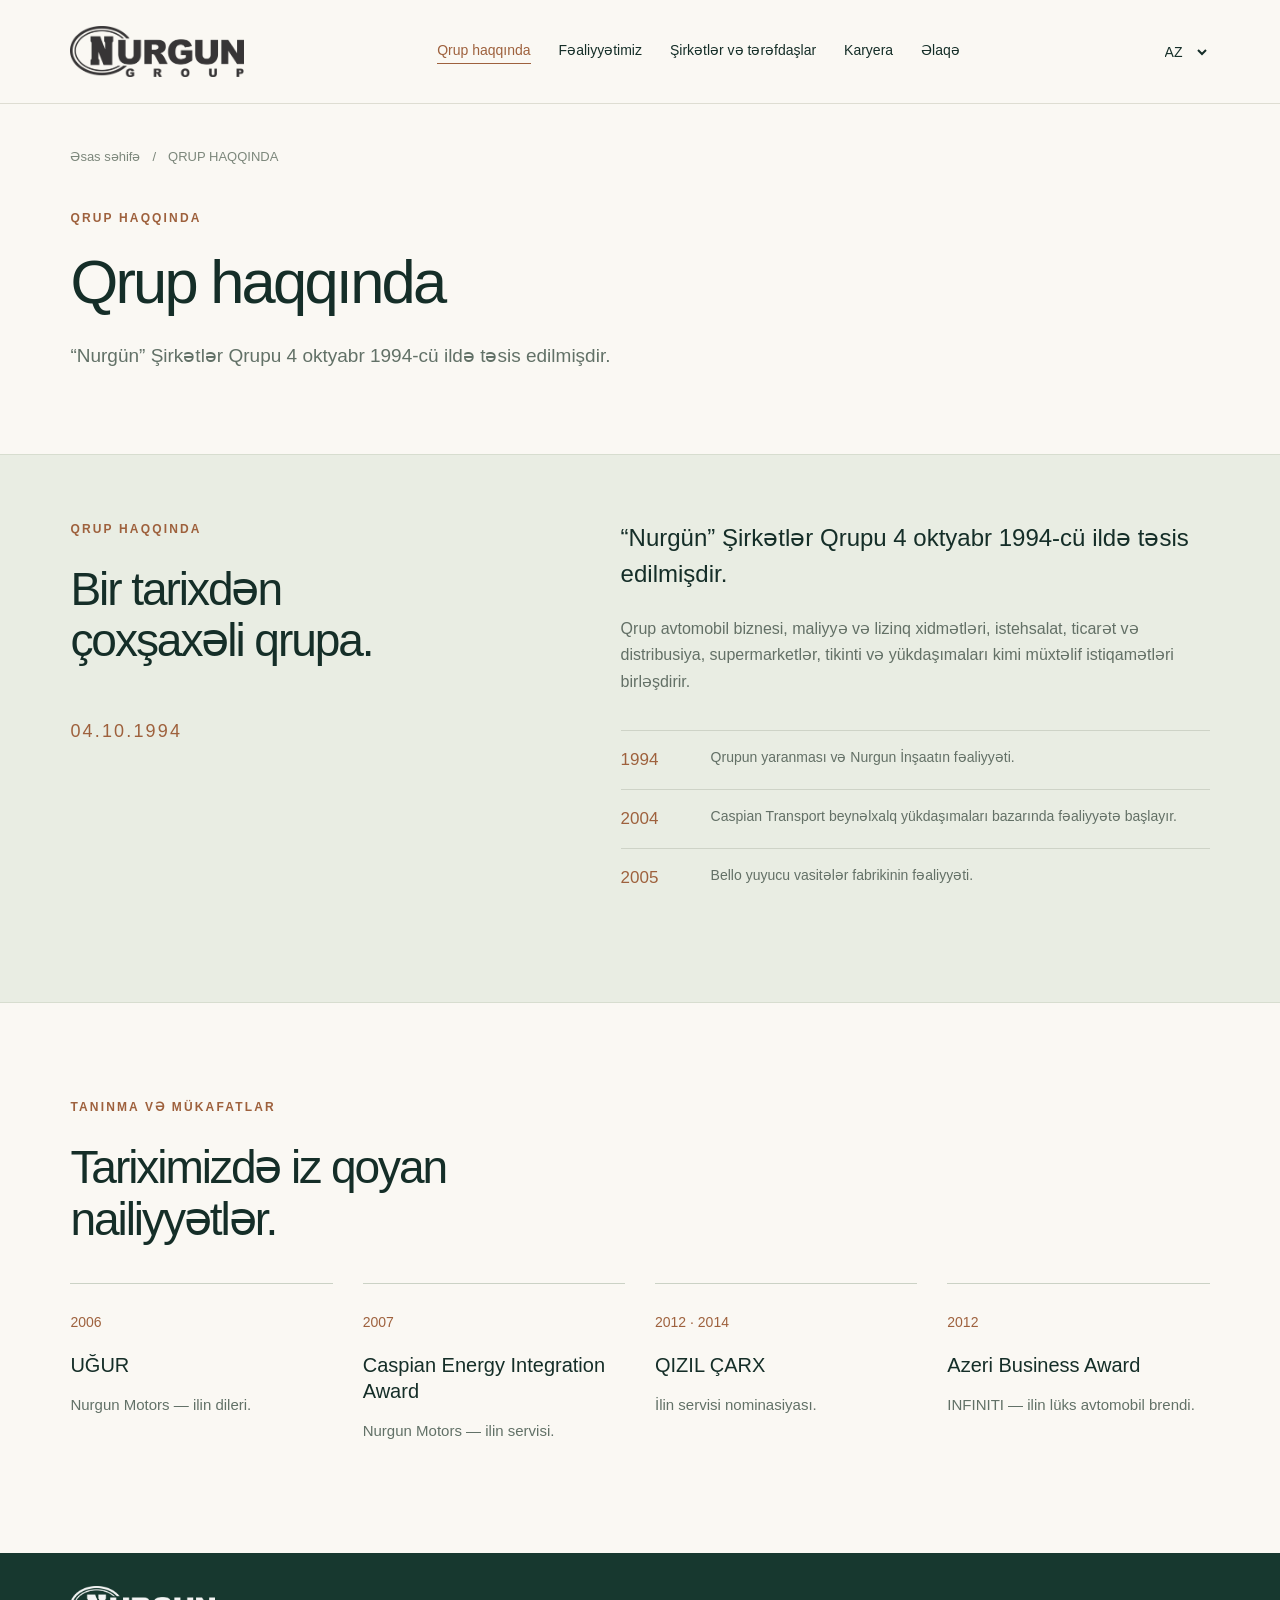
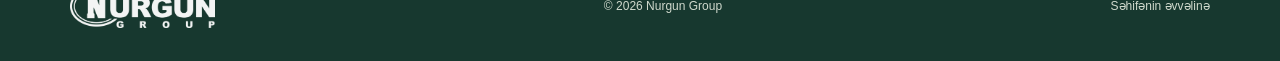
==== about.html @ 5fcf8a2a "Add files via upload" ====
<!doctype html>
<html lang="az"><head><meta charset="utf-8"><meta name="viewport" content="width=device-width,initial-scale=1"><meta name="description" content="Nurgün Şirkətlər Qrupu — 1994-cü ildən avtomobil, maliyyə, istehsalat, ticarət və pərakəndə satış sahələrində."><title>Qrup haqqında — Nurgun Group</title><link rel="icon" href="data:image/svg+xml,%3Csvg xmlns='http://www.w3.org/2000/svg' viewBox='0 0 32 32'%3E%3Crect width='32' height='32' rx='5' fill='%23132924'/%3E%3Ctext x='7' y='24' fill='%23f5f1e8' font-size='25' font-family='serif'%3EN%3C/text%3E%3C/svg%3E"><link rel="stylesheet" href="style.css"><script src="app.js" defer></script></head>
<body data-page="about"><a href="#main" class="skip" data-i="skip">Məzmuna keç</a><header><a class="brand" href="index.html" aria-label="Nurgun Group"><img src="assets/logo-default.webp" alt="Nurgun Group" width="174" height="50"></a><nav id="nav" aria-label="Əsas naviqasiya"><a href="about.html" data-i="navAbout">Qrup haqqında</a><a href="business.html" data-i="navBusiness">Fəaliyyətimiz</a><a href="companies.html" data-i="navCompanies">Şirkətlər və tərəfdaşlar</a><a href="career.html" data-i="navCareer">Karyera</a><a href="contact.html" data-i="navContact">Əlaqə</a></nav><div class="controls"><select id="language" aria-label="Dil"><option value="az">AZ</option><option value="en">EN</option><option value="ru">RU</option></select><button id="menu" aria-expanded="false" aria-controls="nav" aria-label="Menyunu aç">☰</button></div></header>
<main id="main"><section class="page-heading wrap"><p class="breadcrumb"><a href="index.html" data-i="home">Əsas səhifə</a><span>/</span><span data-i="aboutLabel"></span></p><p class="eyebrow" data-i="aboutLabel"></p><h1 data-i="navAbout"></h1><p class="page-intro" data-i="aboutLead"></p></section><section class="about section" id="about"><div class="wrap about-grid"><div><p class="eyebrow" data-i="aboutLabel">QRUP HAQQINDA</p><h2 data-i="aboutTitle">Bir tarixdən<br>çoxşaxəli qrupa.</h2><div class="date-mark">04.10.1994</div></div><div><p class="lead" data-i="aboutLead">“Nurgün” Şirkətlər Qrupu 4 oktyabr 1994-cü ildə təsis edilmişdir.</p><p data-i="aboutText">Qrup avtomobil biznesi, maliyyə və lizinq xidmətləri, istehsalat, ticarət və distribusiya, supermarketlər, tikinti və yükdaşımaları kimi müxtəlif istiqamətləri birləşdirir.</p><div class="history"><div><span>1994</span><p data-i="history1">Qrupun yaranması və Nurgun İnşaatın fəaliyyəti.</p></div><div><span>2004</span><p data-i="history2">Caspian Transport beynəlxalq yükdaşımaları bazarında fəaliyyətə başlayır.</p></div><div><span>2005</span><p data-i="history3">Bello yuyucu vasitələr fabrikinin fəaliyyəti.</p></div></div></div></div></section><section class="section wrap"><div class="section-head"><div><p class="eyebrow" data-i="recognitionLabel">TANINMA VƏ MÜKAFATLAR</p><h2 data-i="recognitionTitle">Tariximizdə iz qoyan<br>nailiyyətlər.</h2></div></div><div class="award-grid"><article><span>2006</span><h3>UĞUR</h3><p data-i="award1">Nurgun Motors — ilin dileri.</p></article><article><span>2007</span><h3>Caspian Energy Integration Award</h3><p data-i="award2">Nurgun Motors — ilin servisi.</p></article><article><span>2012 · 2014</span><h3>QIZIL ÇARX</h3><p data-i="award3">İlin servisi nominasiyası.</p></article><article><span>2012</span><h3>Azeri Business Award</h3><p data-i="award4">INFINITI — ilin lüks avtomobil brendi.</p></article></div></section></main><footer class="wrap"><a class="brand" href="index.html"><img src="assets/logo-default.webp" alt="Nurgun Group" width="145" height="42" loading="lazy"></a><p>© <span id="year">2026</span> Nurgun Group</p><a href="#main" data-i="top">Səhifənin əvvəlinə</a></footer></body></html>
---- style.css ----
@font-face{font-family:system-fallback;src:local('Arial')}*{box-sizing:border-box}html{scroll-behavior:smooth;scroll-padding-top:105px}body{margin:0;background:#faf8f3;color:#152e28;font-family:Arial,Helvetica,sans-serif;font-size:16px;line-height:1.65}a{color:inherit;text-decoration:none}button,select{font:inherit}button,a,select{-webkit-tap-highlight-color:transparent}a:focus-visible,button:focus-visible,select:focus-visible{outline:3px solid #a75d38;outline-offset:5px}header{height:104px;display:flex;align-items:center;justify-content:space-between;padding:0 5.5%;gap:24px;border-bottom:1px solid #deddd2;background:#faf8f3;position:sticky;top:0;z-index:10}.brand img{display:block;object-fit:contain;max-width:100%;height:auto}.brand{width:174px;flex-shrink:0}nav{display:flex;gap:28px}nav a{font-size:14px;white-space:nowrap}nav a:hover{color:#a75d38}.controls{display:flex;align-items:center;gap:18px}select{border:0;background:transparent;color:inherit;padding:8px;cursor:pointer;font-size:14px}#menu{display:none;border:0;background:transparent;font-size:24px;color:inherit}.hero{display:grid;grid-template-columns:44% 56%;min-height:600px}.hero-copy{padding:74px 10% 60px 12.5%;background:#eee9de;display:flex;align-items:flex-start;flex-direction:column;justify-content:center}.eyebrow{font-size:12px;font-weight:600;letter-spacing:.18em;color:#9e613d;margin:0 0 24px}.hero h1{font-size:clamp(58px,6.1vw,92px);line-height:1.06;letter-spacing:-.055em;margin:0 0 25px;font-weight:600}.hero-description{font-size:19px;max-width:370px;margin:0 0 30px;line-height:1.55;color:#42534a}.button{display:inline-flex;align-items:center;justify-content:center;background:#17372f;color:#fff;padding:16px 25px;font-size:14px;border:1px solid #17372f;cursor:pointer;transition:background .2s}.button:hover{background:#30564b}.hero-note{font-size:12px;color:#68726a;margin-top:27px;max-width:300px}.hero-images{position:relative;display:grid;grid-template-columns:65% 35%;overflow:hidden}.hero-images img{width:100%;height:100%;object-fit:cover;display:block}.hero-team{object-position:47% center}.hero-side{display:grid;grid-template-rows:1fr 1fr;min-height:0;gap:4px}.hero-side img{min-height:0}.photo-label{position:absolute;bottom:24px;left:24px;background:#f6f2eae6;padding:9px 16px;font-size:12px;letter-spacing:.08em}.wrap{width:89%;max-width:1400px;margin:auto}.facts{display:grid;grid-template-columns:repeat(3,1fr);padding:35px 0;border-bottom:1px solid #dcded3}.facts>div{display:flex;flex-direction:column;align-items:flex-start;padding:0 36px;border-left:1px solid #d4d5c8}.facts>div:first-child{border:0;padding-left:0}.fact-value{font-size:29px;font-weight:600;letter-spacing:-.04em}.facts span:last-child{font-size:14px;color:#6b756d}.section{padding-top:95px;padding-bottom:95px;scroll-margin-top:20px}.section-head{display:flex;justify-content:space-between;align-items:flex-end;margin-bottom:38px;gap:50px}h2{font-size:clamp(36px,3.6vw,54px);line-height:1.12;font-weight:500;letter-spacing:-.045em;margin:0}h3{font-size:23px;line-height:1.3;font-weight:500;margin:0}.section-head>p{max-width:390px;color:#6b756d;font-size:16px;margin:0 0 4px}.business-grid{display:grid;grid-template-columns:repeat(3,1fr);gap:23px}.business-card{padding:0;display:block;text-align:left;border:0;background:transparent;color:inherit;cursor:pointer}.business-card img{width:100%;height:280px;display:block;object-fit:cover;transition:filter .2s}.business-card:hover img{filter:brightness(.88)}.business-card .card-copy{border-bottom:1px solid #d4d5c8;padding:20px 0 25px;min-height:143px}.card-number{color:#a86b47;font-size:12px;letter-spacing:.1em}.business-card p{font-size:14px;color:#69766c;margin:10px 0 0}.business-card:nth-child(4),.business-card:nth-child(5){margin-top:10px}.about{background:#eceee5}.about-grid{display:grid;grid-template-columns:45% 55%;gap:0}.about-grid>div:last-child{padding-left:6%}.date-mark{margin-top:50px;color:#9e613d;font-size:18px;letter-spacing:.12em}.lead{font-size:24px;line-height:1.5;margin-top:0}.about-grid p:not(.eyebrow):not(.lead){color:#637066}.history{margin-top:35px}.history>div{display:grid;grid-template-columns:70px 1fr;border-top:1px solid #ced3c7;padding:15px 0;gap:20px}.history span{font-size:17px;color:#9e613d}.history p{margin:0;font-size:14px}.logo-grid{display:grid;grid-template-columns:repeat(5,1fr);border-top:1px solid #dedfd4;border-left:1px solid #dedfd4}.logo-item{height:125px;display:flex;align-items:center;justify-content:center;border-right:1px solid #dedfd4;border-bottom:1px solid #dedfd4;padding:20px;background:#fff}.logo-item img{max-height:76px;max-width:140px;width:100%;object-fit:contain}.directory{margin-top:40px;display:grid;grid-template-columns:repeat(3,1fr);gap:25px}.directory h3{font-size:18px;margin-bottom:10px}.directory p{font-size:14px;color:#627167;margin:0;line-height:1.9}.career{background:#17382f;color:#f8f5ec;padding:50px 55px;display:flex;align-items:center;justify-content:space-between;gap:40px}.career .eyebrow{color:#d5ac83}.career p:not(.eyebrow){max-width:540px;color:#d4ddd3;font-size:16px}.career h2{font-size:42px}.light{background:#f5f1e8;color:#17372f;border-color:#f5f1e8;white-space:nowrap}.light:hover{background:#e1d7c5}.contact{display:grid;grid-template-columns:1fr 1fr;gap:80px}.contact>div>p:not(.eyebrow){max-width:390px;color:#637066}.contact-details{display:grid;grid-template-columns:1fr 1fr;gap:28px}.contact-details>div:last-child{grid-column:1/-1}.contact-details span{display:block;color:#69786c;font-size:13px;margin-bottom:8px}.contact-details a{font-size:22px;line-height:1.4;overflow-wrap:anywhere}.contact-details p{margin:0;font-size:18px}footer{display:flex;justify-content:space-between;align-items:center;border-top:1px solid #d4d7cc;padding:30px 0;gap:30px}footer .brand{width:145px}footer p,footer>a:last-child{font-size:12px;color:#69786c}.skip{position:fixed;top:-100px;left:10px;z-index:30;background:#fff;padding:10px}.skip:focus{top:10px}dialog{border:0;padding:50px;width:min(650px,90%);background:#faf8f3;color:#152e28;max-height:85vh;overflow:auto}dialog::backdrop{background:#132920a6;backdrop-filter:blur(3px)}dialog h2{font-size:38px}.close{position:absolute;right:17px;top:10px;background:transparent;border:0;font-size:30px;color:inherit;cursor:pointer}.detail-names{padding:20px 0 30px;font-size:18px;color:#536c5d}dialog .button{font-size:14px}
@media(min-width:1600px){.hero{min-height:700px}}@media(max-width:1100px){header{padding:0 4%;height:90px;gap:15px}nav{gap:14px}nav a{font-size:12px}.brand{width:150px}.hero{min-height:540px}.hero-copy{padding:55px 8%}.hero h1{font-size:65px}.hero-description{font-size:17px}.hero-images{grid-template-columns:65% 35%}.business-card img{height:220px}.contact{gap:35px}.contact-details a{font-size:19px}}@media(max-width:800px){header{height:80px;padding:0 6%}.brand{width:145px}#menu{display:block}nav{display:none;position:absolute;top:80px;left:0;width:100%;padding:25px 6%;background:#faf8f3;border-bottom:1px solid #d4d7cc;flex-direction:column;gap:18px}nav.open{display:flex}nav a{font-size:16px}.hero{grid-template-columns:1fr}.hero-copy{padding:48px 6%;min-height:420px}.hero h1{font-size:62px}.hero-images{height:380px;grid-template-columns:65% 35%}.hero-description{max-width:430px}.wrap{width:88%}.facts{padding:25px 0}.facts>div{padding:0 18px}.fact-value{font-size:22px}.facts span:last-child{font-size:12px}.section{padding-top:65px;padding-bottom:65px}.section-head{display:block}.section-head>p{margin-top:20px;max-width:100%}.business-grid{grid-template-columns:repeat(2,1fr);gap:20px}.business-card img{height:240px}.business-card:nth-child(4),.business-card:nth-child(5){margin:0}.about-grid{grid-template-columns:1fr;gap:35px}.about-grid>div:last-child{padding:0}.date-mark{margin-top:25px}.logo-grid{grid-template-columns:repeat(3,1fr)}.directory{grid-template-columns:repeat(2,1fr)}.career{display:block;padding:40px 30px}.career h2{font-size:38px}.career .button{margin-top:18px}.contact{grid-template-columns:1fr;gap:30px}}@media(max-width:480px){.hero-copy{min-height:440px}.hero h1{font-size:58px}.hero-images{height:320px}.facts{gap:18px;grid-template-columns:1fr}.facts>div{border:0;padding:0;flex-direction:row;align-items:baseline;gap:20px}.fact-value{min-width:135px;font-size:22px}.business-grid{grid-template-columns:1fr}.business-card img{height:265px}.business-card .card-copy{min-height:0}.logo-grid{grid-template-columns:repeat(2,1fr)}.logo-item{height:105px}.logo-item img{max-width:120px;max-height:60px}.directory{grid-template-columns:1fr;gap:25px}.contact-details{grid-template-columns:1fr}.contact-details>div:last-child{grid-column:auto}footer{flex-wrap:wrap;gap:12px}footer p{margin:0}footer>a:last-child{width:100%}dialog{padding:40px 25px}dialog h2{font-size:30px}.eyebrow{letter-spacing:.13em}}@media(prefers-reduced-motion:reduce){html{scroll-behavior:auto}*{transition:none!important}}

/* Single-row carousels */
.carousel-toolbar{display:flex;align-items:center;justify-content:space-between;margin-bottom:18px;min-height:46px;gap:20px}.carousel-count{font-size:13px;color:#627167;font-variant-numeric:tabular-nums}.carousel-buttons{display:flex;gap:10px}.carousel-buttons button{width:46px;height:46px;border:1px solid #c8d0c4;border-radius:50%;background:transparent;color:#17372f;font-size:30px;line-height:1;cursor:pointer;display:grid;place-items:center}.carousel-buttons button:hover:not(:disabled){background:#17372f;color:#fff}.carousel-buttons button:disabled{opacity:.3;cursor:default}.carousel-track{overflow-x:auto;scroll-snap-type:x mandatory;overscroll-behavior-x:contain;scrollbar-width:none;scroll-behavior:smooth}.carousel-track::-webkit-scrollbar{display:none}.business-grid.carousel-track{display:flex;gap:28px;padding-bottom:2px}.business-card{flex:0 0 calc((100% - 56px)/3);min-width:0;scroll-snap-align:start}.business-card:nth-child(4),.business-card:nth-child(5){margin-top:0}.logo-grid.carousel-track{display:flex;align-items:center;gap:48px;border:0;padding:24px 0 32px}.logo-item{flex:0 0 calc((100% - 192px)/5);height:130px;border:0;background:transparent;padding:14px;scroll-snap-align:start}.logo-item img{max-width:170px;max-height:85px;mix-blend-mode:multiply;object-fit:contain}.partners-carousel{border-top:1px solid #d4d7cc;border-bottom:1px solid #d4d7cc;padding-top:18px}.partners-carousel .carousel-toolbar{margin-bottom:0}.carousel-track:focus-visible{outline:2px solid #9e613d;outline-offset:6px}
@media(max-width:1000px){.logo-grid.carousel-track{gap:36px}.logo-item{flex-basis:calc((100% - 108px)/4)}}
@media(max-width:800px){.business-grid.carousel-track{gap:22px}.business-card{flex-basis:calc((100% - 22px)/2)}.logo-grid.carousel-track{gap:30px}.logo-item{flex-basis:calc((100% - 60px)/3);padding:10px}.logo-item img{max-width:150px}}
@media(max-width:480px){.business-grid.carousel-track{gap:18px}.business-card{flex-basis:88%}.logo-grid.carousel-track{gap:26px}.logo-item{flex-basis:calc((100% - 26px)/2);height:105px}.logo-item img{max-width:130px;max-height:75px}.carousel-toolbar{margin-bottom:15px}.carousel-buttons button{width:42px;height:42px}}
@media(prefers-reduced-motion:reduce){.carousel-track{scroll-behavior:auto}}

.page-heading{padding-top:45px;padding-bottom:60px}.page-heading h1{font-size:clamp(42px,4.8vw,72px);font-weight:500;line-height:1.08;letter-spacing:-.045em;margin:0}.page-intro{max-width:650px;font-size:19px;color:#627167;margin-top:24px}.breadcrumb{display:flex;gap:12px;align-items:center;font-size:13px;color:#7c877b;margin:0 0 42px;flex-wrap:wrap}.breadcrumb a:hover{text-decoration:underline}body:not([data-page]) nav a.active{color:#9e613d}nav a.active{color:#9e613d;border-bottom:1px solid #9e613d}body[data-page="business"] #business,body[data-page="companies"] #companies,body[data-page="contact"] #contact{padding-top:15px}body[data-page="business"] #business>.section-head,body[data-page="companies"] #companies>.section-head,body[data-page="contact"] #contact>div:first-child{display:none}body[data-page="contact"] #contact{grid-template-columns:1fr}.section-link{margin-top:30px}.text-link{display:inline-block;font-size:15px;border-bottom:1px solid #9e613d;padding-bottom:5px}.directory a{display:inline-block;margin-bottom:7px}.directory a:hover{color:#9e613d;text-decoration:underline}.award-grid{display:grid;grid-template-columns:repeat(4,1fr);gap:30px}.award-grid article{border-top:1px solid #cbd2c5;padding-top:25px}.award-grid span{color:#9e613d;font-size:14px}.award-grid h3{font-size:20px;margin-top:16px}.award-grid p{color:#627167;font-size:15px}.career-page{display:grid;grid-template-columns:1.2fr 1fr;gap:65px;padding-top:0;align-items:center}.career-page>img{width:100%;height:420px;object-fit:cover}.application-panel h2{font-size:37px}.application-panel p{color:#627167}.small-note{font-size:13px}.message-section{display:grid;grid-template-columns:1fr 1.4fr;gap:70px;border-top:1px solid #d4d7cc}.message-section>div>p:not(.eyebrow){max-width:380px;color:#627167}form{display:grid;grid-template-columns:1fr 1fr;gap:22px}form label{display:flex;flex-direction:column;gap:8px;font-size:14px}form input,form textarea,form select{width:100%;padding:13px;border:1px solid #cbd2c5;background:#fff;color:#17372f;font:inherit;font-size:16px;border-radius:0}form .full{grid-column:1/-1}form .button{justify-self:start}.detail-page{display:grid;grid-template-columns:1fr 1fr;gap:65px;align-items:start}.detail-page>img{width:100%;height:450px;object-fit:cover}.detail-page .lead{margin-top:0}.entity-links{display:flex;flex-wrap:wrap;gap:12px;margin:30px 0}.entity-links a{border:1px solid #cbd2c5;padding:10px 15px;font-size:15px}.entity-links a:hover{background:#e8ede2}.related-links{display:flex;justify-content:space-between;gap:20px;border-top:1px solid #d4d7cc;padding-top:30px;margin-top:25px}.company-logo{background:transparent;display:flex;align-items:center;justify-content:center;height:300px;border:1px solid #d4d7cc}.company-logo img{max-width:65%;max-height:140px;mix-blend-mode:multiply;object-fit:contain}.not-found{padding:80px 0}.company-meta{font-size:14px;color:#9e613d;margin-bottom:20px}
@media(max-width:800px){.award-grid{grid-template-columns:repeat(2,1fr)}.career-page,.detail-page,.message-section{grid-template-columns:1fr;gap:35px}.career-page>img,.detail-page>img{height:330px}.page-heading{padding-top:30px;padding-bottom:40px}.breadcrumb{margin-bottom:30px}.message-section{padding-top:50px}.related-links{flex-wrap:wrap}.contact-details{grid-template-columns:1fr 1fr}}@media(max-width:480px){.award-grid,form,.contact-details{grid-template-columns:1fr}form .full{grid-column:auto}.page-intro{font-size:17px}.company-logo{height:220px}}
/* Shared corporate bands on every internal page. */
body[data-page] main{background:#e9ede3;padding-bottom:65px}
body[data-page] .page-heading{width:100%;max-width:none;margin:0;background:#faf8f3;padding:42px max(5.5%,calc((100% - 1400px)/2)) 64px;border-bottom:1px solid #d7ddcf}
body[data-page] .page-heading h1{max-width:1000px}
body[data-page] .page-heading .eyebrow{margin-bottom:20px}
body[data-page] .page-heading+.section,body[data-page] .page-heading+section{padding-top:65px}
body[data-page] .about{background:#e9ede3}
body[data-page] .about+.section{background:#faf8f3;width:100%;max-width:none;padding-left:max(5.5%,calc((100% - 1400px)/2));padding-right:max(5.5%,calc((100% - 1400px)/2));border-top:1px solid #d7ddcf}
body[data-page="about"] main{padding-bottom:0}
body[data-page] .partners-carousel{border-color:#c3ccbc}
body[data-page] .directory{padding-top:25px}
body[data-page] .application-panel{border-left:3px solid #a96c45;padding-left:35px}
body[data-page] .message-section{background:#faf8f3;width:100%;max-width:none;padding-left:max(5.5%,calc((100% - 1400px)/2));padding-right:max(5.5%,calc((100% - 1400px)/2));border-top:1px solid #d7ddcf}
body[data-page="contact"] main{padding-bottom:0}
body[data-page] .company-logo{background:#e9ede3;border-color:#c4cdbd}
body[data-page] .related-links{padding-bottom:10px}
footer.wrap{width:100%;max-width:none;background:#17382f;border:0;color:#f7f4eb;padding:32px max(5.5%,calc((100% - 1400px)/2));margin:0}
footer .brand img{filter:brightness(0) invert(1);opacity:.95}
footer p,footer>a:last-child{color:#d0d9cd}
@media(max-width:800px){body[data-page] main{padding-bottom:45px}body[data-page] .page-heading{padding:30px 6% 45px}body[data-page] .page-heading+.section,body[data-page] .page-heading+section{padding-top:45px}body[data-page] .about+.section,body[data-page] .message-section,footer.wrap{padding-left:6%;padding-right:6%}body[data-page] .application-panel{padding-left:25px}}
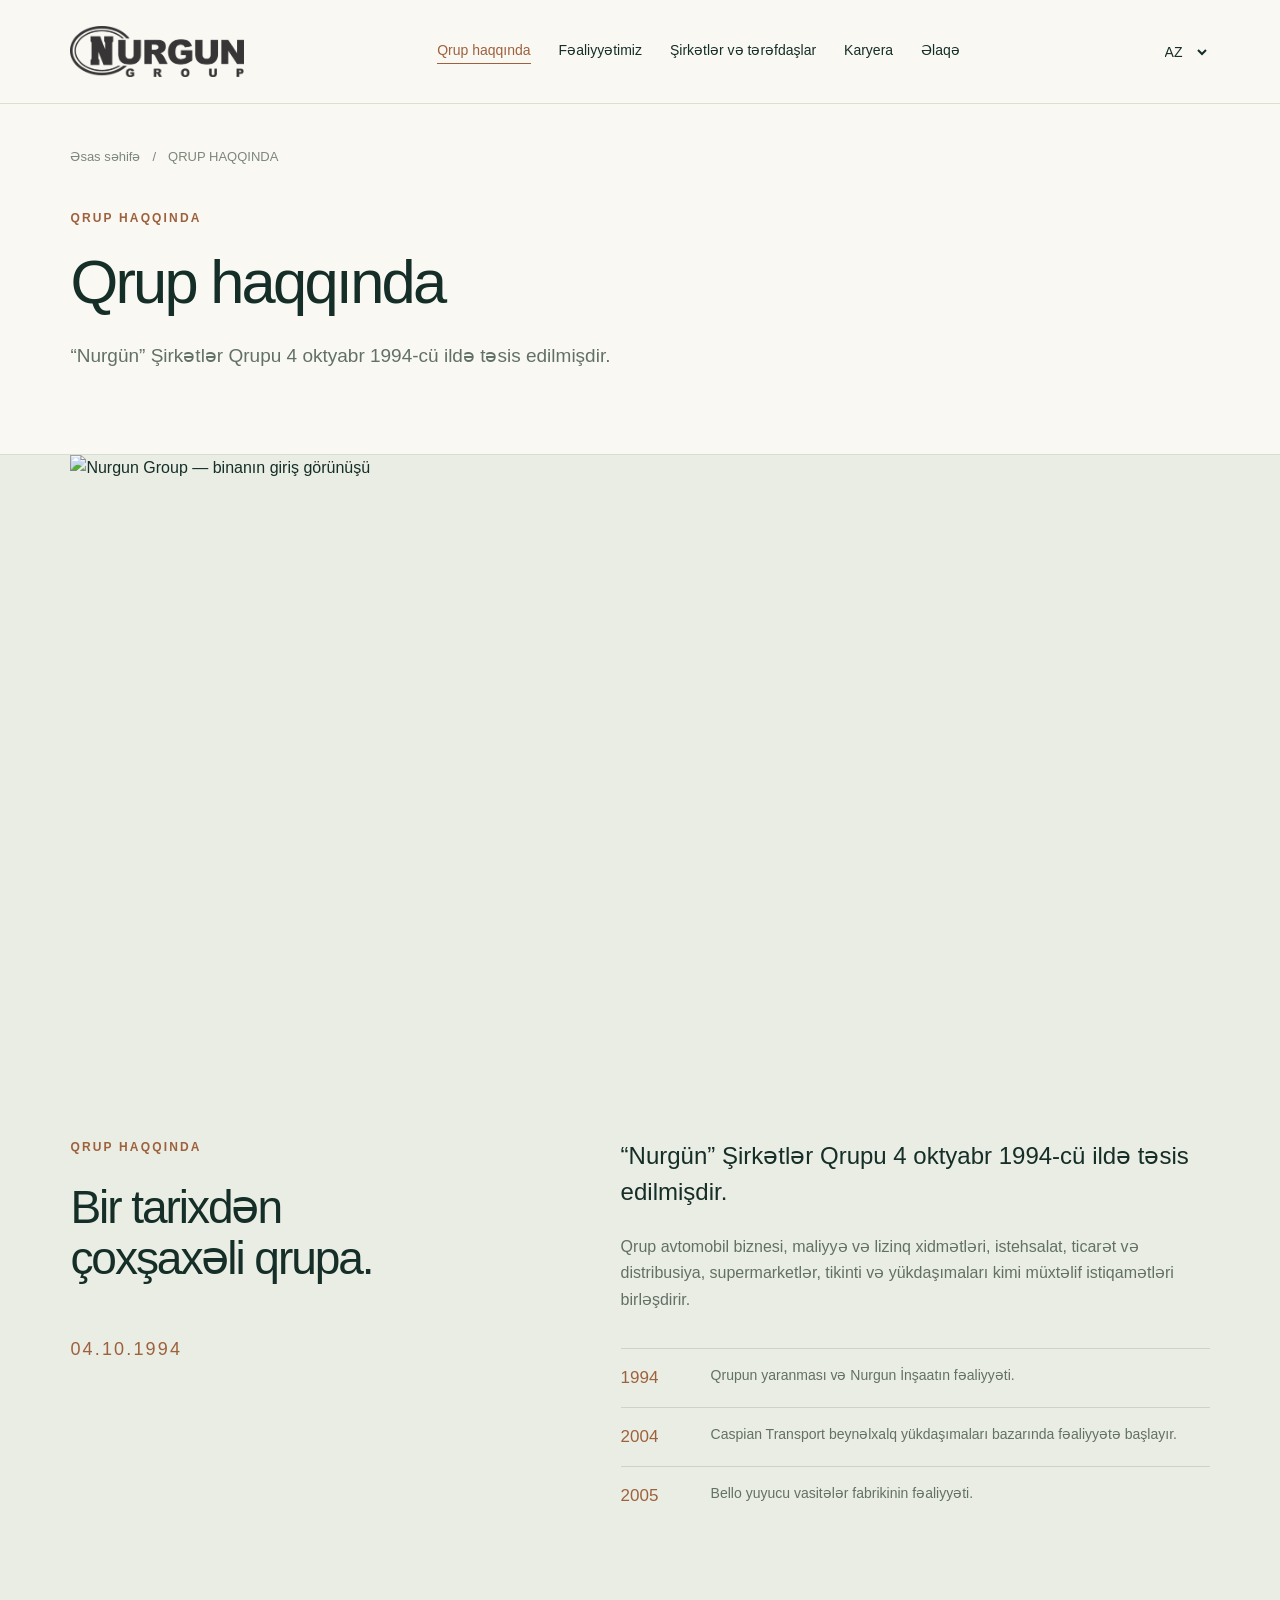
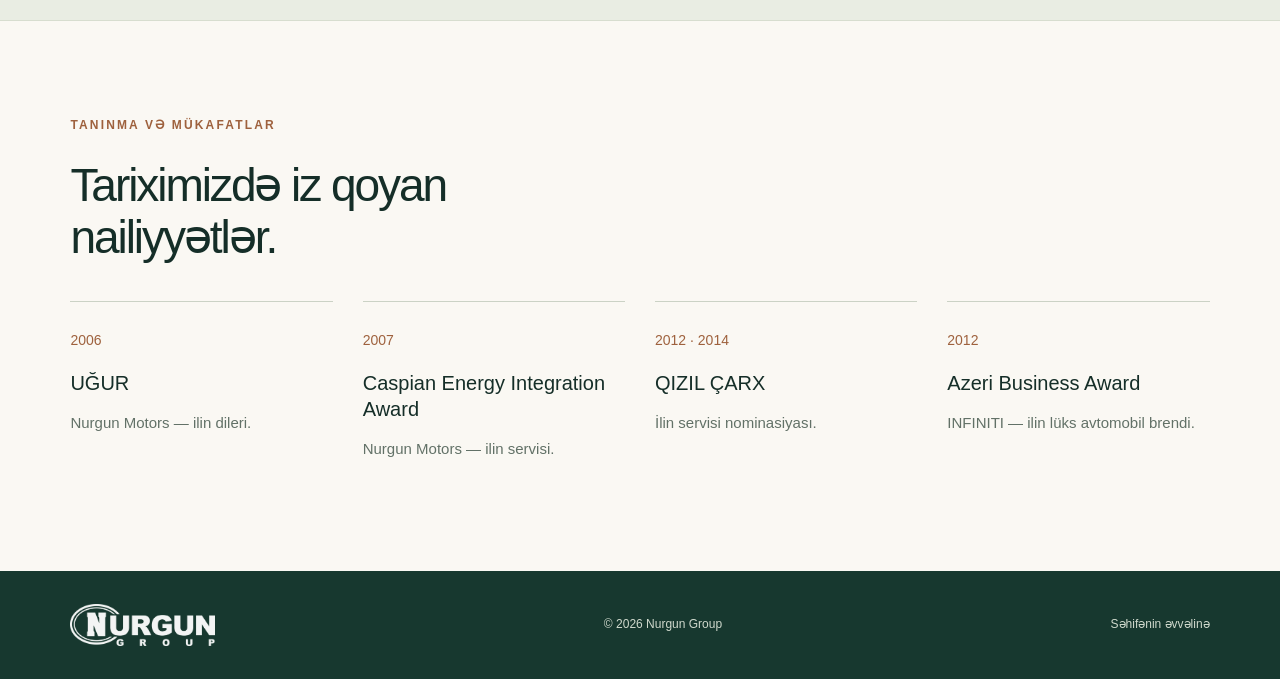
==== commit 6c7ad120: "Add files via upload" ====
--- a/about.html
+++ b/about.html
@@ -1,4 +1,4 @@
 <!doctype html>
 <html lang="az"><head><meta charset="utf-8"><meta name="viewport" content="width=device-width,initial-scale=1"><meta name="description" content="Nurgün Şirkətlər Qrupu — 1994-cü ildən avtomobil, maliyyə, istehsalat, ticarət və pərakəndə satış sahələrində."><title>Qrup haqqında — Nurgun Group</title><link rel="icon" href="data:image/svg+xml,%3Csvg xmlns='http://www.w3.org/2000/svg' viewBox='0 0 32 32'%3E%3Crect width='32' height='32' rx='5' fill='%23132924'/%3E%3Ctext x='7' y='24' fill='%23f5f1e8' font-size='25' font-family='serif'%3EN%3C/text%3E%3C/svg%3E"><link rel="stylesheet" href="style.css"><script src="app.js" defer></script></head>
 <body data-page="about"><a href="#main" class="skip" data-i="skip">Məzmuna keç</a><header><a class="brand" href="index.html" aria-label="Nurgun Group"><img src="assets/logo-default.webp" alt="Nurgun Group" width="174" height="50"></a><nav id="nav" aria-label="Əsas naviqasiya"><a href="about.html" data-i="navAbout">Qrup haqqında</a><a href="business.html" data-i="navBusiness">Fəaliyyətimiz</a><a href="companies.html" data-i="navCompanies">Şirkətlər və tərəfdaşlar</a><a href="career.html" data-i="navCareer">Karyera</a><a href="contact.html" data-i="navContact">Əlaqə</a></nav><div class="controls"><select id="language" aria-label="Dil"><option value="az">AZ</option><option value="en">EN</option><option value="ru">RU</option></select><button id="menu" aria-expanded="false" aria-controls="nav" aria-label="Menyunu aç">☰</button></div></header>
-<main id="main"><section class="page-heading wrap"><p class="breadcrumb"><a href="index.html" data-i="home">Əsas səhifə</a><span>/</span><span data-i="aboutLabel"></span></p><p class="eyebrow" data-i="aboutLabel"></p><h1 data-i="navAbout"></h1><p class="page-intro" data-i="aboutLead"></p></section><section class="about section" id="about"><div class="wrap about-grid"><div><p class="eyebrow" data-i="aboutLabel">QRUP HAQQINDA</p><h2 data-i="aboutTitle">Bir tarixdən<br>çoxşaxəli qrupa.</h2><div class="date-mark">04.10.1994</div></div><div><p class="lead" data-i="aboutLead">“Nurgün” Şirkətlər Qrupu 4 oktyabr 1994-cü ildə təsis edilmişdir.</p><p data-i="aboutText">Qrup avtomobil biznesi, maliyyə və lizinq xidmətləri, istehsalat, ticarət və distribusiya, supermarketlər, tikinti və yükdaşımaları kimi müxtəlif istiqamətləri birləşdirir.</p><div class="history"><div><span>1994</span><p data-i="history1">Qrupun yaranması və Nurgun İnşaatın fəaliyyəti.</p></div><div><span>2004</span><p data-i="history2">Caspian Transport beynəlxalq yükdaşımaları bazarında fəaliyyətə başlayır.</p></div><div><span>2005</span><p data-i="history3">Bello yuyucu vasitələr fabrikinin fəaliyyəti.</p></div></div></div></div></section><section class="section wrap"><div class="section-head"><div><p class="eyebrow" data-i="recognitionLabel">TANINMA VƏ MÜKAFATLAR</p><h2 data-i="recognitionTitle">Tariximizdə iz qoyan<br>nailiyyətlər.</h2></div></div><div class="award-grid"><article><span>2006</span><h3>UĞUR</h3><p data-i="award1">Nurgun Motors — ilin dileri.</p></article><article><span>2007</span><h3>Caspian Energy Integration Award</h3><p data-i="award2">Nurgun Motors — ilin servisi.</p></article><article><span>2012 · 2014</span><h3>QIZIL ÇARX</h3><p data-i="award3">İlin servisi nominasiyası.</p></article><article><span>2012</span><h3>Azeri Business Award</h3><p data-i="award4">INFINITI — ilin lüks avtomobil brendi.</p></article></div></section></main><footer class="wrap"><a class="brand" href="index.html"><img src="assets/logo-default.webp" alt="Nurgun Group" width="145" height="42" loading="lazy"></a><p>© <span id="year">2026</span> Nurgun Group</p><a href="#main" data-i="top">Səhifənin əvvəlinə</a></footer></body></html>+<main id="main"><section class="page-heading wrap"><p class="breadcrumb"><a href="index.html" data-i="home">Əsas səhifə</a><span>/</span><span data-i="aboutLabel"></span></p><p class="eyebrow" data-i="aboutLabel"></p><h1 data-i="navAbout"></h1><p class="page-intro" data-i="aboutLead"></p></section><figure class="wrap" style="margin-top:0;margin-bottom:0;padding-bottom:48px"><img src="assets/group-building.webp?v=real-office-2" alt="Nurgun Group — binanın giriş görünüşü" width="960" height="720" style="display:block;width:100%;height:auto;max-height:540px;object-fit:cover;object-position:center 55%" fetchpriority="high"></figure><section class="about section" id="about"><div class="wrap about-grid"><div><p class="eyebrow" data-i="aboutLabel">QRUP HAQQINDA</p><h2 data-i="aboutTitle">Bir tarixdən<br>çoxşaxəli qrupa.</h2><div class="date-mark">04.10.1994</div></div><div><p class="lead" data-i="aboutLead">“Nurgün” Şirkətlər Qrupu 4 oktyabr 1994-cü ildə təsis edilmişdir.</p><p data-i="aboutText">Qrup avtomobil biznesi, maliyyə və lizinq xidmətləri, istehsalat, ticarət və distribusiya, supermarketlər, tikinti və yükdaşımaları kimi müxtəlif istiqamətləri birləşdirir.</p><div class="history"><div><span>1994</span><p data-i="history1">Qrupun yaranması və Nurgun İnşaatın fəaliyyəti.</p></div><div><span>2004</span><p data-i="history2">Caspian Transport beynəlxalq yükdaşımaları bazarında fəaliyyətə başlayır.</p></div><div><span>2005</span><p data-i="history3">Bello yuyucu vasitələr fabrikinin fəaliyyəti.</p></div></div></div></div></section><section class="section wrap"><div class="section-head"><div><p class="eyebrow" data-i="recognitionLabel">TANINMA VƏ MÜKAFATLAR</p><h2 data-i="recognitionTitle">Tariximizdə iz qoyan<br>nailiyyətlər.</h2></div></div><div class="award-grid"><article><span>2006</span><h3>UĞUR</h3><p data-i="award1">Nurgun Motors — ilin dileri.</p></article><article><span>2007</span><h3>Caspian Energy Integration Award</h3><p data-i="award2">Nurgun Motors — ilin servisi.</p></article><article><span>2012 · 2014</span><h3>QIZIL ÇARX</h3><p data-i="award3">İlin servisi nominasiyası.</p></article><article><span>2012</span><h3>Azeri Business Award</h3><p data-i="award4">INFINITI — ilin lüks avtomobil brendi.</p></article></div></section></main><footer class="wrap"><a class="brand" href="index.html"><img src="assets/logo-default.webp" alt="Nurgun Group" width="145" height="42" loading="lazy"></a><p>© <span id="year">2026</span> Nurgun Group</p><a href="#main" data-i="top">Səhifənin əvvəlinə</a></footer></body></html>
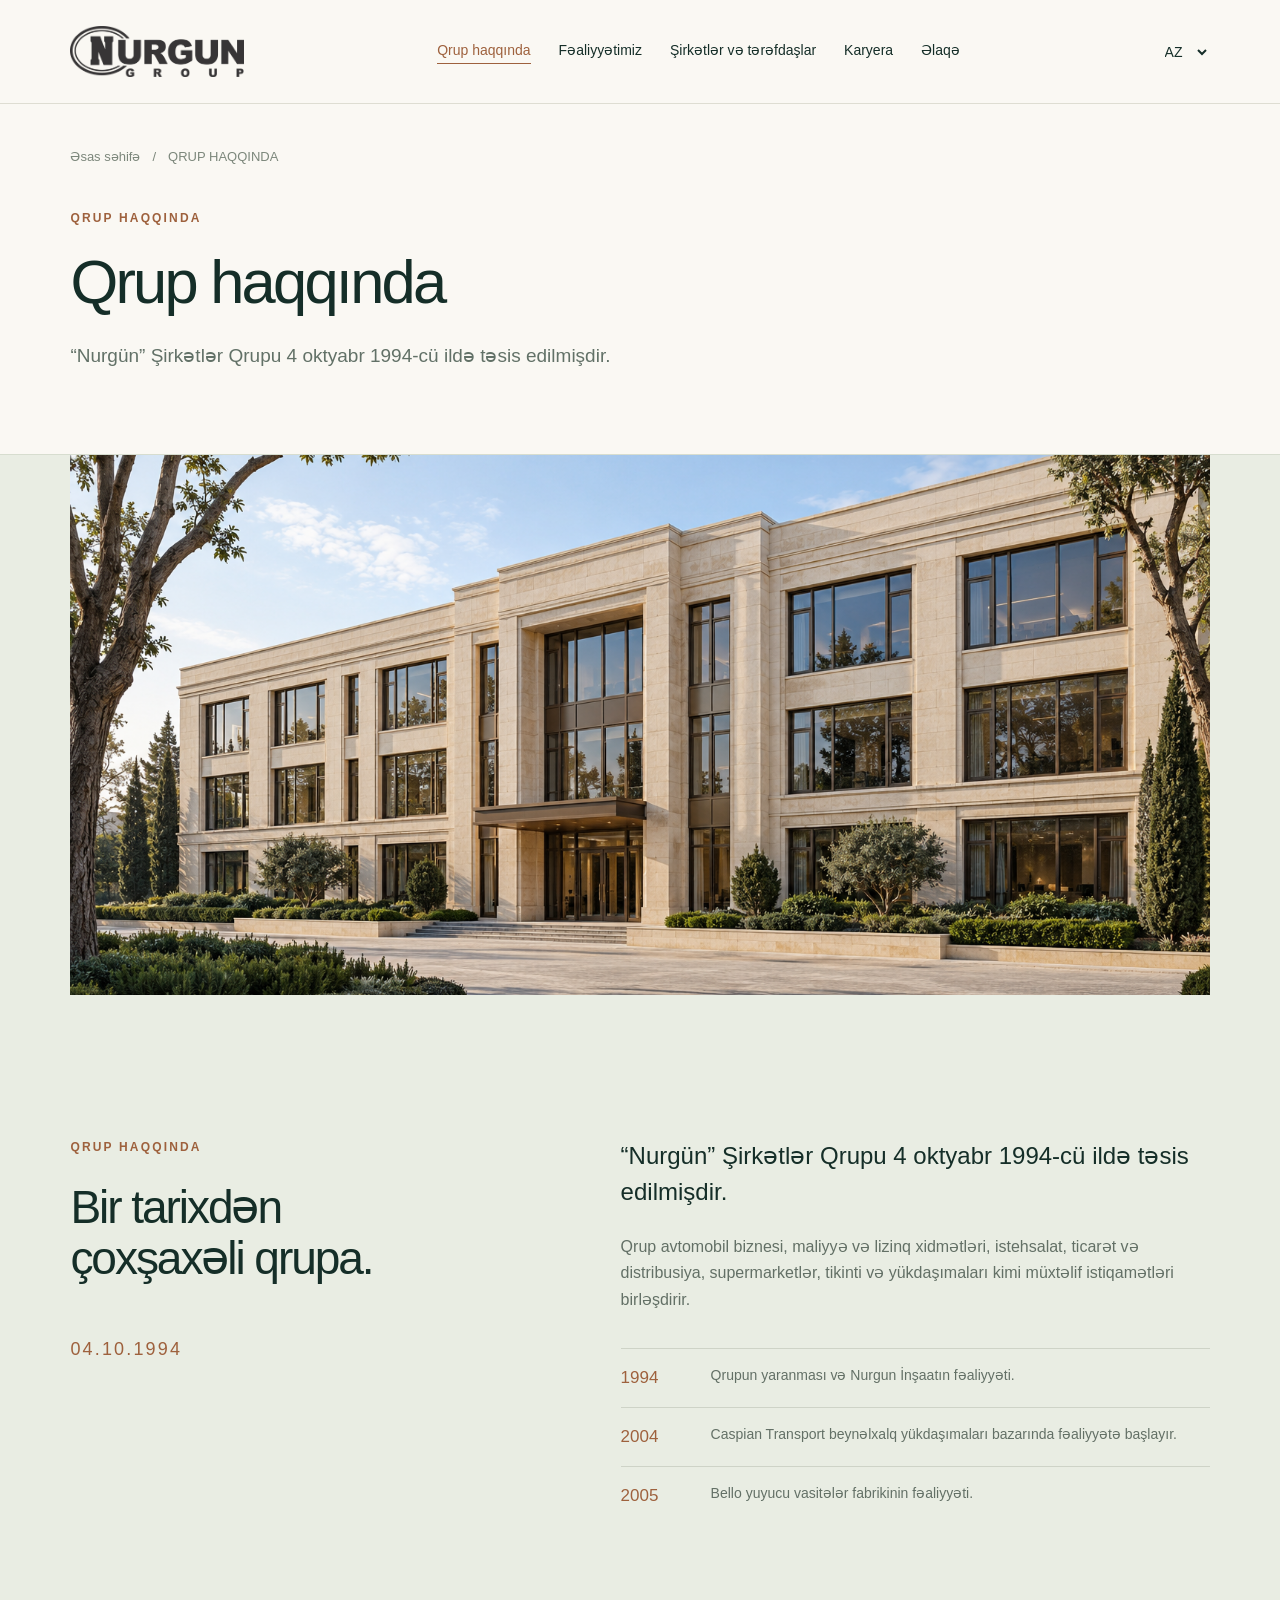
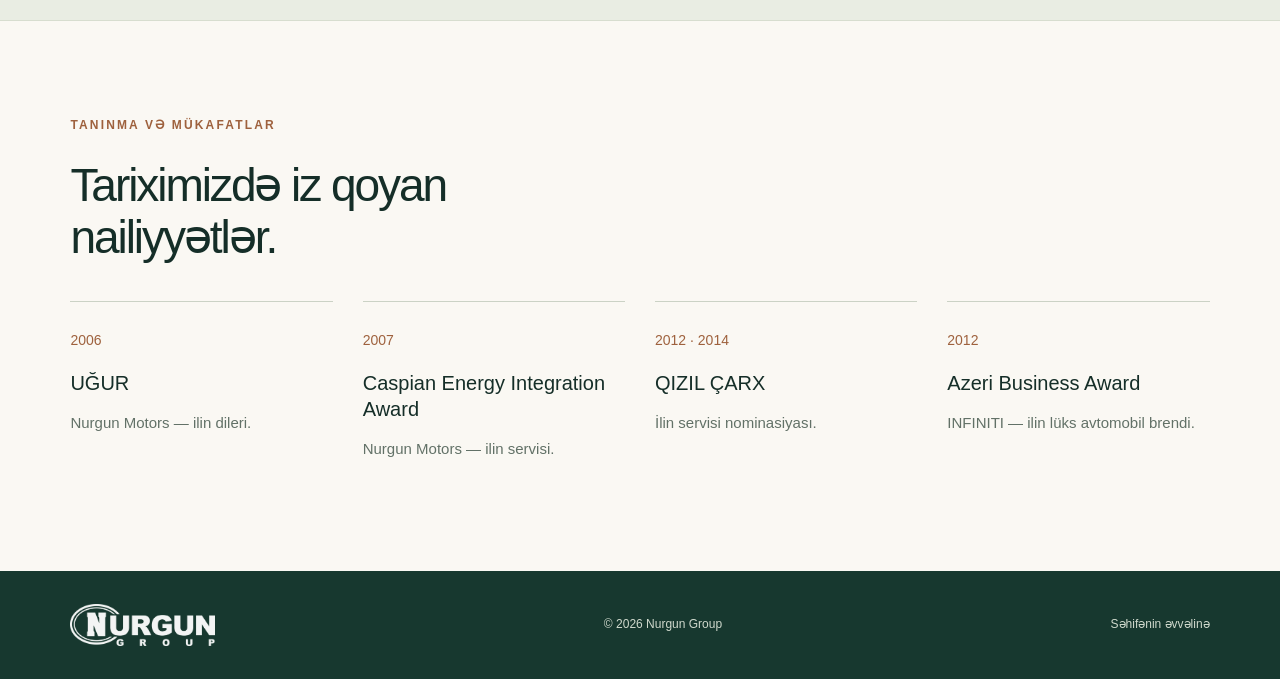
==== commit 9b5a4eb2: "Update about.html" ====
--- a/about.html
+++ b/about.html
@@ -1,4 +1,4 @@
 <!doctype html>
 <html lang="az"><head><meta charset="utf-8"><meta name="viewport" content="width=device-width,initial-scale=1"><meta name="description" content="Nurgün Şirkətlər Qrupu — 1994-cü ildən avtomobil, maliyyə, istehsalat, ticarət və pərakəndə satış sahələrində."><title>Qrup haqqında — Nurgun Group</title><link rel="icon" href="data:image/svg+xml,%3Csvg xmlns='http://www.w3.org/2000/svg' viewBox='0 0 32 32'%3E%3Crect width='32' height='32' rx='5' fill='%23132924'/%3E%3Ctext x='7' y='24' fill='%23f5f1e8' font-size='25' font-family='serif'%3EN%3C/text%3E%3C/svg%3E"><link rel="stylesheet" href="style.css"><script src="app.js" defer></script></head>
 <body data-page="about"><a href="#main" class="skip" data-i="skip">Məzmuna keç</a><header><a class="brand" href="index.html" aria-label="Nurgun Group"><img src="assets/logo-default.webp" alt="Nurgun Group" width="174" height="50"></a><nav id="nav" aria-label="Əsas naviqasiya"><a href="about.html" data-i="navAbout">Qrup haqqında</a><a href="business.html" data-i="navBusiness">Fəaliyyətimiz</a><a href="companies.html" data-i="navCompanies">Şirkətlər və tərəfdaşlar</a><a href="career.html" data-i="navCareer">Karyera</a><a href="contact.html" data-i="navContact">Əlaqə</a></nav><div class="controls"><select id="language" aria-label="Dil"><option value="az">AZ</option><option value="en">EN</option><option value="ru">RU</option></select><button id="menu" aria-expanded="false" aria-controls="nav" aria-label="Menyunu aç">☰</button></div></header>
-<main id="main"><section class="page-heading wrap"><p class="breadcrumb"><a href="index.html" data-i="home">Əsas səhifə</a><span>/</span><span data-i="aboutLabel"></span></p><p class="eyebrow" data-i="aboutLabel"></p><h1 data-i="navAbout"></h1><p class="page-intro" data-i="aboutLead"></p></section><figure class="wrap" style="margin-top:0;margin-bottom:0;padding-bottom:48px"><img src="assets/group-building.webp?v=real-office-2" alt="Nurgun Group — binanın giriş görünüşü" width="960" height="720" style="display:block;width:100%;height:auto;max-height:540px;object-fit:cover;object-position:center 55%" fetchpriority="high"></figure><section class="about section" id="about"><div class="wrap about-grid"><div><p class="eyebrow" data-i="aboutLabel">QRUP HAQQINDA</p><h2 data-i="aboutTitle">Bir tarixdən<br>çoxşaxəli qrupa.</h2><div class="date-mark">04.10.1994</div></div><div><p class="lead" data-i="aboutLead">“Nurgün” Şirkətlər Qrupu 4 oktyabr 1994-cü ildə təsis edilmişdir.</p><p data-i="aboutText">Qrup avtomobil biznesi, maliyyə və lizinq xidmətləri, istehsalat, ticarət və distribusiya, supermarketlər, tikinti və yükdaşımaları kimi müxtəlif istiqamətləri birləşdirir.</p><div class="history"><div><span>1994</span><p data-i="history1">Qrupun yaranması və Nurgun İnşaatın fəaliyyəti.</p></div><div><span>2004</span><p data-i="history2">Caspian Transport beynəlxalq yükdaşımaları bazarında fəaliyyətə başlayır.</p></div><div><span>2005</span><p data-i="history3">Bello yuyucu vasitələr fabrikinin fəaliyyəti.</p></div></div></div></div></section><section class="section wrap"><div class="section-head"><div><p class="eyebrow" data-i="recognitionLabel">TANINMA VƏ MÜKAFATLAR</p><h2 data-i="recognitionTitle">Tariximizdə iz qoyan<br>nailiyyətlər.</h2></div></div><div class="award-grid"><article><span>2006</span><h3>UĞUR</h3><p data-i="award1">Nurgun Motors — ilin dileri.</p></article><article><span>2007</span><h3>Caspian Energy Integration Award</h3><p data-i="award2">Nurgun Motors — ilin servisi.</p></article><article><span>2012 · 2014</span><h3>QIZIL ÇARX</h3><p data-i="award3">İlin servisi nominasiyası.</p></article><article><span>2012</span><h3>Azeri Business Award</h3><p data-i="award4">INFINITI — ilin lüks avtomobil brendi.</p></article></div></section></main><footer class="wrap"><a class="brand" href="index.html"><img src="assets/logo-default.webp" alt="Nurgun Group" width="145" height="42" loading="lazy"></a><p>© <span id="year">2026</span> Nurgun Group</p><a href="#main" data-i="top">Səhifənin əvvəlinə</a></footer></body></html>+<main id="main"><section class="page-heading wrap"><p class="breadcrumb"><a href="index.html" data-i="home">Əsas səhifə</a><span>/</span><span data-i="aboutLabel"></span></p><p class="eyebrow" data-i="aboutLabel"></p><h1 data-i="navAbout"></h1><p class="page-intro" data-i="aboutLead"></p></section><figure class="wrap" style="margin-top:0;margin-bottom:0;padding-bottom:48px"><img src="assets/group-building.png?v=real-office-2" alt="Nurgun Group — binanın giriş görünüşü" width="960" height="720" style="display:block;width:100%;height:auto;max-height:540px;object-fit:cover;object-position:center 55%" fetchpriority="high"></figure><section class="about section" id="about"><div class="wrap about-grid"><div><p class="eyebrow" data-i="aboutLabel">QRUP HAQQINDA</p><h2 data-i="aboutTitle">Bir tarixdən<br>çoxşaxəli qrupa.</h2><div class="date-mark">04.10.1994</div></div><div><p class="lead" data-i="aboutLead">“Nurgün” Şirkətlər Qrupu 4 oktyabr 1994-cü ildə təsis edilmişdir.</p><p data-i="aboutText">Qrup avtomobil biznesi, maliyyə və lizinq xidmətləri, istehsalat, ticarət və distribusiya, supermarketlər, tikinti və yükdaşımaları kimi müxtəlif istiqamətləri birləşdirir.</p><div class="history"><div><span>1994</span><p data-i="history1">Qrupun yaranması və Nurgun İnşaatın fəaliyyəti.</p></div><div><span>2004</span><p data-i="history2">Caspian Transport beynəlxalq yükdaşımaları bazarında fəaliyyətə başlayır.</p></div><div><span>2005</span><p data-i="history3">Bello yuyucu vasitələr fabrikinin fəaliyyəti.</p></div></div></div></div></section><section class="section wrap"><div class="section-head"><div><p class="eyebrow" data-i="recognitionLabel">TANINMA VƏ MÜKAFATLAR</p><h2 data-i="recognitionTitle">Tariximizdə iz qoyan<br>nailiyyətlər.</h2></div></div><div class="award-grid"><article><span>2006</span><h3>UĞUR</h3><p data-i="award1">Nurgun Motors — ilin dileri.</p></article><article><span>2007</span><h3>Caspian Energy Integration Award</h3><p data-i="award2">Nurgun Motors — ilin servisi.</p></article><article><span>2012 · 2014</span><h3>QIZIL ÇARX</h3><p data-i="award3">İlin servisi nominasiyası.</p></article><article><span>2012</span><h3>Azeri Business Award</h3><p data-i="award4">INFINITI — ilin lüks avtomobil brendi.</p></article></div></section></main><footer class="wrap"><a class="brand" href="index.html"><img src="assets/logo-default.webp" alt="Nurgun Group" width="145" height="42" loading="lazy"></a><p>© <span id="year">2026</span> Nurgun Group</p><a href="#main" data-i="top">Səhifənin əvvəlinə</a></footer></body></html>
